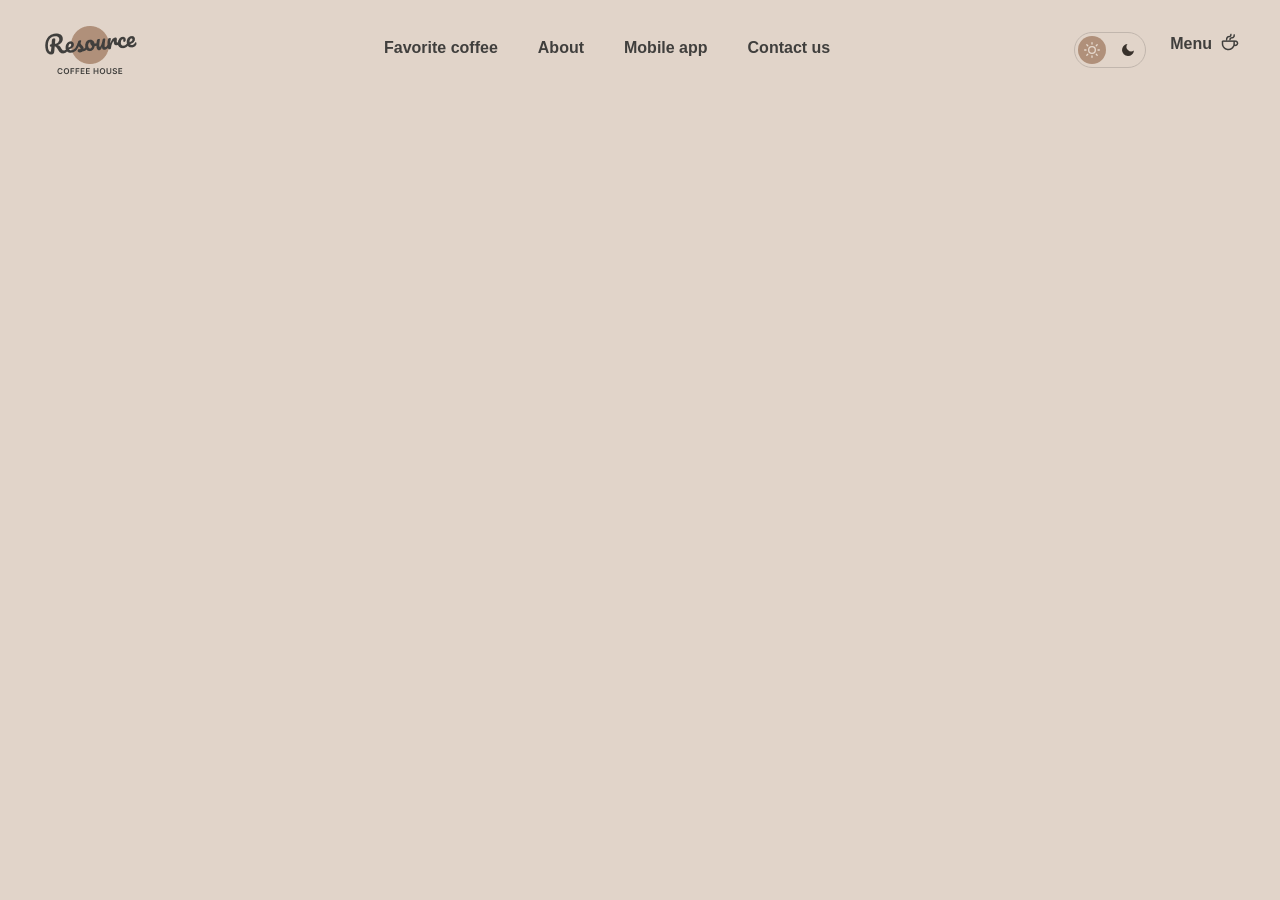
==== menu.html @ d5841bdc "feat: add Coffee House landing page (index.html, style.css)" ====
<!DOCTYPE html>
<html lang="en">
<head>
    <meta charset="UTF-8">
    <meta name="viewport" content="width=device-width, initial-scale=1.0">
    <title>Document</title>
    <link rel="stylesheet" href="style.css">
</head>
<body>
    <header class="header">
    <div class="header__container container">
        <a href="index.html" class="header__logo"><img src="img/logo.png" alt=""></a>
      <nav class="header__nav header-nav">
        <ul class="header-nav__list">
          <li class="header-nav__item"><a href="#favorite-coffee" class="header-nav__link">Favorite coffee</a></li>
          <li class="header-nav__item"><a href="#about-us" class="header-nav__link">About</a></li>
          <li class="header-nav__item"><a href="#mobile-app" class="header-nav__link">Mobile app</a></li>
          <li class="header-nav__item"><a href="#contacts" class="header-nav__link">Contact us</a></li>
        </ul>
        <a href="menu.html" class="header-nav__mobile-link"><span>Menu</span>
          <svg xmlns="http://www.w3.org/2000/svg" width="41" height="40" viewBox="0 0 41 40" fill="none">
            <path
              d="M28.8333 18.9333V25C28.8333 30.5228 24.3561 35 18.8332 35H15.4999C9.97707 35 5.49992 30.5228 5.49992 25V18.9333C5.49992 18.602 5.76855 18.3333 6.09992 18.3333H28.2333C28.5646 18.3333 28.8333 18.602 28.8333 18.9333Z"
              stroke="#403F3D" stroke-width="2" stroke-linecap="round" stroke-linejoin="round" />
            <path
              d="M20.4999 15C20.4999 13.3334 21.6904 11.6667 24.0713 11.6667C24.5919 11.6667 25.2136 11.6667 25.8333 11.6667C27.4901 11.6667 28.8333 10.3236 28.8333 8.66671V5.83337"
              stroke="#403F3D" stroke-width="2" stroke-linecap="round" stroke-linejoin="round" />
            <path
              d="M13.8334 15V12.1667C13.8334 10.5098 15.1766 9.16667 16.8334 9.16667H20.1667C21.2713 9.16667 22.1667 8.27124 22.1667 7.16667V5"
              stroke="#403F3D" stroke-width="2" stroke-linecap="round" stroke-linejoin="round" />
            <path
              d="M27.1667 18.3334H31.3334C33.6346 18.3334 35.5001 20.1989 35.5001 22.5C35.5001 24.8012 33.6346 26.6667 31.3334 26.6667H28.8334"
              stroke="#403F3D" stroke-width="2" stroke-linecap="round" stroke-linejoin="round" />
          </svg></a>
      </nav>
        <div class="header__actions">
            <button class="theme-switcher" id="theme-switcher" aria-label="Toggle theme">
                <span class="theme-switcher__icon theme-switcher__icon--sun">
                    <svg width="16" height="16" viewBox="0 0 24 24" fill="none" stroke="currentColor" stroke-width="2" stroke-linecap="round" stroke-linejoin="round">
                        <circle cx="12" cy="12" r="5"></circle>
                        <line x1="12" y1="1" x2="12" y2="3"></line>
                        <line x1="12" y1="21" x2="12" y2="23"></line>
                        <line x1="4.22" y1="4.22" x2="5.64" y2="5.64"></line>
                        <line x1="18.36" y1="18.36" x2="19.78" y2="19.78"></line>
                        <line x1="1" y1="12" x2="3" y2="12"></line>
                        <line x1="21" y1="12" x2="23" y2="12"></line>
                        <line x1="4.22" y1="19.78" x2="5.64" y2="18.36"></line>
                        <line x1="18.36" y1="5.64" x2="19.78" y2="4.22"></line>
                    </svg>
                </span>
                <span class="theme-switcher__icon theme-switcher__icon--moon">
                    <svg width="16" height="16" viewBox="0 0 24 24" fill="currentColor">
                        <path d="M21 12.79A9 9 0 1 1 11.21 3 7 7 0 0 0 21 12.79z"></path>
                    </svg>
                </span>
            </button>
            <a href="menu.html" class="header__menu-link">Menu</a>
        </div>
    </div>
  </header>
</body>
</html>
---- style.css ----
* {
  padding: 0;
  margin: 0;
  box-sizing: border-box;
}

@keyframes slider-controls {
  to {transform: translateX(0%);}
}

:root {
  --c-text-dark: #403F3D;
  --c-text-light: #E1D4C9;
  --c-text-accent: #B0907A;

  --c-bg-body: #E1D4C9;
  --c-bg-container: #665F55;
  --c-bg-backdrop: rgba(64, 63, 61, 0.8);

  --c-border-light: #C1B6AD;
  --c-border-dark: #665F55;

  --toggle-bg: #FFFFFF;
  --toggle-border: #C1B6AD;
  --toggle-sun-bg: #B0907A;
  --toggle-sun-color: #E6D9CE;
  --toggle-moon-bg: transparent;
  --toggle-moon-color: #38312B;
  --toggle-moon-hover-bg: #58504A;
  --toggle-moon-hover-color: #E6D9CE;
}

[data-theme="dark"] {
  --c-text-dark: #E1D4C9;
  --c-text-light: #403F3D;
  --c-text-accent: #B0907A;

  --c-bg-body: #231F1E;
  --c-bg-container: #38312B;
  --c-bg-backdrop: rgba(0, 0, 0, 0.8);

  --c-border-light: #403F3D;
  --c-border-dark: #C1B6AD;

  /* Состояние переключателя в тёмной теме */
  --toggle-sun-bg: transparent;
  --toggle-sun-color: #E1D4C9;
  --toggle-moon-bg: #B0907A;
  --toggle-moon-color: #231F1E;
}

body, 
.header, 
.header-nav, 
.hero__btn, 
.slider-buttons__btn, 
.footer-social__link {
  transition: background-color 0.3s ease, color 0.3s ease, border-color 0.3s ease;
}

html {
  scroll-behavior: smooth;
}

body {
  font-family: 'Inter', sans-serif;
  font-size: 16px;
  font-weight: 400;
  line-height: 150%;
  color: var(--c-text-dark);
  background-color: var(--c-bg-body);
}

.container {
  width: 100%;
  max-width: 1440px;
  padding: 0 40px;
  margin: 0 auto;
}

.header {
  position: absolute;
  top: 0;
  left: 0;
  width: 100%;
  height: 80px;
  overflow: hidden;
  z-index: 100;
  transition-delay: 0.3s;
}

.header__container {
  padding-top: 20px;
  display: flex;
  justify-content: space-between;
  align-items: center;
}

.header__logo {
  position: relative;
  z-index: 10;
}

.header__logo img {
  display: block;
}

.theme-switcher {
  width: 72px;
  height: 36px;
  border-radius: 100px;
  border: 1px solid var(--toggle-border);
  background-color: var(--c-bg-body);
  display: flex;
  align-items: center;
  justify-content: space-between;
  padding: 3px;
  cursor: pointer;
  outline: none;
  transition: border-color 0.3s ease, background-color 0.3s ease;
  margin-left: auto; 
  margin-right: auto;
}

.theme-switcher__icon {
  width: 28px;
  height: 28px;
  border-radius: 50%;
  display: flex;
  align-items: center;
  justify-content: center;
  transition: background-color 0.3s ease, color 0.3s ease;
}

.theme-switcher__icon--sun {
  background-color: var(--toggle-sun-bg);
  color: var(--toggle-sun-color);
}

.theme-switcher__icon--moon {
  background-color: var(--toggle-moon-bg);
  color: var(--toggle-moon-color);
}

@media (hover: hover) {
  .theme-switcher:hover .theme-switcher__icon--moon {
    background-color: var(--toggle-moon-hover-bg);
    color: var(--toggle-moon-hover-color);
  }
}

@media screen and (max-width: 768px) {
  .theme-switcher {
    margin-right: 12px;
  }
}

.header-nav__mobile-link {
  display: none;
}

.header__menu-link {
  padding-right: 28px;
}

.header__menu-link::after {
  content: "";
  display: inline-block;
  position: absolute;
  width: 20px;
  height: 20px;
  top: 0;
  right: 0;
  background-image: url(img/coffee-cup.png);
}

.header__menu-link, .header-nav__link {
  text-decoration: none;
  color: inherit;
  font-weight: 600;
  display: inline-block;
  padding-bottom: 4px;
  position: relative;
}

.header__menu-link::before, .header-nav__link::before {
  content: "";
  display: block;
  position: absolute;
  width: 100%;
  height: 2px;
  bottom: 0;
  left: 0;
  background-color: var(--c-text-dark);
  transform: scaleX(0);
  opacity: 0;
  transition: transform 0.3s ease-out, opacity 0.3s ease-out;
}

.header__actions{
    display: flex;
    flex-direction: row;
    gap: 24px;
}
.header-nav__list {
  list-style: none;
  display: flex;
  gap: 40px;
}

.hero {
  margin-top: 100px;
}

.hero__container {
  padding: 100px;
  border-radius: 40px;
  background-image: url(img/img-hero.jpg);
  background-position: center;
  background-size: cover;
  background-repeat: no-repeat;
  position: relative;
  overflow: hidden;
}

.hero__video {
  position: absolute;
  top: 0;
  left: 0;
  width: 100%;
  height: 100%;
  object-fit: cover;
}

.hero__title {
  max-width: 530px;
  font-size: 72px;
  font-weight: 600;
  line-height: 105%;
  color: var(--c-text-light);
  margin-bottom: 40px;
  position: relative;
  z-index: 10;
}

.hero__title span {
  font-style: italic;
  color: var(--c-text-accent);
}

.hero__descr {
  max-width: 530px;
  color: var(--c-text-light);
  margin-bottom: 40px;
  position: relative;
  z-index: 10;
}

.hero__btn {
  text-decoration: none;
  color: inherit;
  font-weight: 600;
  display: inline-block;
  padding: 20px 78px;
  background-color: var(--c-bg-body);
  border-radius: 100px;
  position: relative;
  z-index: 10;
}

.hero__btn span {
  position: relative;
  right: 0;
  transition: right 0.3s ease-out;
}

.hero__btn span::after {
  content: "";
  display: inline-block;
  position: absolute;
  width: 20px;
  height: 20px;
  top: 0;
  right: -28px;
  background-image: url(img/coffee-cup.png);
  opacity: 0;
 transition: opacity 0.3s ease-out;
}

.favorite {
  margin-top: 100px;
}

.favorite__title {
  font-size: 60px;
  font-weight: 600;
  line-height: 125%;
  text-align: center;
  margin-bottom: 40px;
}

.favorite__title span {
  font-style: italic;
  color: var(--c-text-accent);
  margin-bottom: 40px;
}

.slider {
  position: relative;
  overflow: hidden;
}

.slider__items {
  display: flex;
  align-items: center;
  transition: transform 0.4s ease-out;;
}

.slider-card {
  flex-shrink: 0;
  width: 100%;
  display: flex;
  flex-direction: column;
  align-items: center;
  padding: 0 100px;
}

.slider-card__img {
  display: block;
  max-width: 480px;
  width: 100%;
  margin-bottom: 20px;
}

.slider-card__name {
  font-size: 24px;
  font-weight: 600px;
  line-height: 125%;
  text-align: center;
  margin-bottom: 16px;
  max-width: 480px;
}

.slider-card__descr {
  text-align: center;
  max-width: 480px;
  margin-bottom: 16px;
}

.slider-card__price {
  text-align: center;
  max-width: 480px;
  font-size: 24px;
  font-weight: 600;
  line-height: 125%;
}

.slider-buttons__btn {
  position: absolute;
  z-index: 10;
  top: 50%;
  transform: translateY(-85%);
  display: flex;
  align-items: center;
  justify-content: center;
  width: 60px;
  height: 60px;
  border-radius: 100%;
  border: 1px solid var(--c-border-dark);
  cursor: pointer;
  transition: background-color 0.3s ease-out;
}

.slider-buttons__btn svg {
  stroke: var(--c-text-dark);
  transition: stroke 0.3s ease-out;
}

.slider-buttons__btn--left {
  left: 4px;
}

.slider-buttons__btn--right {
  right: 4px;
}

.slider-pagination {
  margin-top: 40px;
  display: flex;
  align-items: center;
  justify-content: center;
  gap: 12px;
}

.slider-pagination__control {
  width: 40px;
  height: 4px;
  border-radius: 100px;
  background-color: var(--c-border-light);
  position: relative;
  overflow: hidden;
}

.slider-pagination__control::before {
  content: "";
  display: block;
  position: absolute;
  top: 0;
  left: 0;
  width: 100%;
  height: 100%;
  background-color: var(--c-border-dark);
  border-radius: 100px;
  transform: translateX(-100%);
}

.slider-pagination__control.active::before {
  /* transform: translateX(0%);
  transition: transform 5s ease-out; */
  animation: 5s ease-out 0s slider-controls;
}

.slider-pagination__control.active.paused::before {
  animation-play-state: paused;
}

.about {
  margin-top: 100px;
}

.about__title {
  font-size: 60px;
  font-weight: 600;
  line-height: 125%;
}

.about__title span {
  font-style: italic;
  color: var(--c-text-accent);
}

.about-gallery {
  margin-top: 40px;
  display: grid;
  grid-template-columns: repeat(2, 1fr);
  grid-template-rows: repeat(7, 1fr);
  gap: 40px;
}

.about-gallery__item {
  position: relative;
  border-radius: 20px;
  overflow: hidden;
}

.about-gallery__item img {
  display: block;
  width: 100%;
  object-fit: cover;
  position: absolute;
  width: 100%;
  height: 100%;
  top: 0;
  left: 0;
  transform: scale(1.1);
  transition: transform 0.3s ease-out;
}

.about-gallery__item--1 {
  grid-column: 1;
  grid-row: 1 / span 4;
  aspect-ratio: 4 / 3.58;
}

.about-gallery__item--2 {
  grid-column: 2;
  grid-row: 1 / span 3;
}

.about-gallery__item--3 {
  grid-column: 1;
  grid-row: 5 / span 3;
}

.about-gallery__item--4 {
  grid-column: 2;
  grid-row: 4 / span 4;
}

.app {
  margin-top: 100px;
}

.app__container {
  display: grid;
  grid-template-columns: repeat(2, 1fr);
  column-gap: 100px;
  align-items: center;
}

.app__img {
  display: block;
  width: 100%;
  max-width: 630px;
}

.app-content {
  display: flex;
  flex-direction: column;
  gap: 40px;
}

.app-content__title {
  font-size: 60px;
  font-weight: 600;
  line-height: 125%;
}

.app-content__title span {
  font-style: italic;
  color: var(--c-text-accent);
}

.app-content__btns {
  display: flex;
  align-items: center;
  gap: 20px;
}

.app-content__btn {
  text-decoration: none;
  color: inherit;
  display: block;
  padding: 12px 20px;
  border-radius: 100px;
  border: 1px solid var(--c-bg-container);
  display: flex;
  gap: 8px;
  width: 200px;
  transition: background-color 0.3s ease-out;
}

.app-content__btn svg path {
  fill: var(--c-text-dark);
  transition: fill 0.3s ease-out;
}

.app-content__btn-text {
  display: flex;
  flex-direction: column;
  transition: color 0.3s ease-out;
}

.app-content__btn-text-top {
  font-size: 10px;
  font-weight: 600;
  line-height: 140%;
}

.app-content__btn-text-bot {
  font-size: 16px;
  font-weight: 600;
  line-height: 150%;
}

.footer {
  margin-top: 100px;
  padding-bottom: 40px;
}

.footer__container {
  padding: 100px;
  border-radius: 40px;
  background-color: var(--c-bg-container);
  color: var(--c-text-light);
  display: grid;
  grid-template-columns: repeat(2, 1fr);
  column-gap: 100px;
  align-items: center;
}

.footer__app-content {
  display: flex;
  flex-direction: column;
  gap: 40px;
}

.footer__title {
  font-size: 60px;
  font-weight: 600;
  line-height: 125%;
}

.footer__title span {
  font-style: italic;
  color: var(--c-text-accent);
}

.footer-social {
  display: flex;
  gap: 12px;
}

.footer-social__link {
  text-decoration: none;
  color: inherit;
  display: block;
  width: 60px;
  height: 60px;
  border-radius: 100%;
  border: 1px solid var(--c-border-light);
  display: flex;
  align-items: center;
  justify-content: center;
  transition: background-color 0.3s ease-out, border 0.3s ease-out;
}

.footer-social__link svg path {
  stroke: var(--c-text-light);
  transition: stroke 0.3s ease-out;
}

.footer-contacts {
  display: flex;
  flex-direction: column;
  gap: 40px;
}

.footer-contacts__title {
  font-size: 24px;
  font-weight: 600;
  line-height: 125%;
}

.footer-contacts__list {
  list-style: none;
  display: flex;
  flex-direction: column;
  gap: 16px;
}

.footer-contacts__item {
  display: inline-block;
  align-self: flex-start;
  font-weight: 600;
}

.footer-contacts__item--time {
  display: flex;
  gap: 8px;
  padding-bottom: 4px;
}

.footer-contacts__link {
  text-decoration: none;
  color: inherit;
  display: flex;
  gap: 8px;
  padding-bottom: 4px;
  position: relative;
}

.footer-contacts__link::before {
  content: "";
  display: block;
  position: absolute;
  width: 100%;
  height: 2px;
  bottom: 0;
  left: 0;
  background-color: var(--c-text-light);
  transform: scaleX(0);
  opacity: 0;
  transition: transform 0.3s ease-out, opacity 0.3s ease-out;
}

@media (hover: hover) {
  .header__menu-link:hover::before, .header-nav__link:hover::before {
    transform: scaleX(1);
    opacity: 1;
    transition: transform 0.3s ease-out, opacity 0.3s ease-out;
  }

  .hero__btn:hover span {
    right: 14px;
    transition: right 0.3s ease-out;
  }

  .hero__btn:hover span::after {
    opacity: 1;
    transition: opacity 0.3s ease-out;
  }

  .slider-buttons__btn:hover {
    background-color: var(--c-border-dark);
    transition: background-color 0.3s ease-out;
  }

  .slider-buttons__btn:hover svg {
    stroke: var(--c-text-light);
    transition: stroke 0.3s ease-out;
  }

  .about-gallery__item:hover img {
    transform: scale(1);
    transition: transform 0.3s ease-out;
  }

  .app-content__btn:hover {
    background-color: var(--c-bg-container);
    transition: background-color 0.3s ease-out;
  }

  .app-content__btn:hover svg path {
    fill: var(--c-text-light);
    transition: fill 0.3s ease-out;
  }

  .app-content__btn:hover .app-content__btn-text {
    color: var(--c-text-light);
    transition: color 0.3s ease-out;
  }

  .footer-social__link:hover {
    border: none;
    background-color: var(--c-bg-body);
    transition: background-color 0.3s ease-out, border 0.3s ease-out;
  }

  .footer-social__link:hover svg path {
    stroke: var(--c-text-dark);
    transition: stroke 0.3s ease-out;
  }

  .footer-contacts__link:hover::before {
    transform: scaleX(1);
    opacity: 1;
    transition: transform 0.3s ease-out, opacity 0.3s ease-out;
  }

}

@media screen and (max-width: 768px) {
  .header__menu-link {
    display: none;
  }

  .header-nav {
    position: absolute;
    width: 100%;
    height: 100%;
    top: 0;
    left: 0;
    background-color: var(--c-bg-body);
    font-size: 32px;
    line-height: 125%;
    padding: 160px 40px 60px;
    overflow: auto;
    visibility: hidden;
    transform: translateX(100%);
    transition: transform 0.3s ease-out, visibility 0.3s ease-out;
  }

  .header-nav__list {
    flex-direction: column;
    align-items: center;
    gap: 60px;
  }

  .header-nav__link {
    padding-bottom: 0;
  }

  .header-nav__mobile-link {
    display: flex;
    align-items: center;
    justify-content: center;
    gap: 16px;
    text-decoration: none;
    color: inherit;
    font-weight: 600;
    margin-top: 100px;
  }

  .hero__container {
    padding: 100px 60px;
  }

  .hero__btn span {
    right: 14px;
  }

  .hero__btn span::after {
    opacity: 1;
  }

  .slider-buttons__btn--left {
    left: 0;
  }
  
  .slider-buttons__btn--right {
    right: 0;
  }

  .about-gallery__item--2, .about-gallery__item--3 {
    display: none;
  }

  .about-gallery {
    grid-template-columns: 1fr;
    grid-template-rows: repeat(2, 1fr);
  }
  
  .about-gallery__item {
    position: relative;
    border-radius: 20px;
    overflow: hidden;
  }
  
  .about-gallery__item img {
    transform: scale(1.05);
  }
  
  .about-gallery__item--1 {
    grid-column: auto;
    grid-row: auto;
    aspect-ratio: auto;
    height: 590px;
  }
  
  .about-gallery__item--4 {
    grid-column: auto;
    grid-row: auto;
  }

  .app__container {
    grid-template-columns: 1fr;
    row-gap: 100px;
    justify-items: center;
  }

  .footer__container {
    padding: 100px 60px;
    grid-template-columns: 1fr;
    row-gap: 100px;
  }

}

@media screen and (max-width: 590px) {
  .container {
    padding-left: 16px;
    padding-right: 16px;
  }

  .hero__container {
    padding: 60px 16px;
  }

  .hero__title {
    font-size: 42px;
    line-height: 115%;
  }

  .favorite__title {
    font-size: 32px;
  }

  .slider-card {
    padding: 0;
  }

  .slider__btns {
    display: none;
  }

  .about__title {
    font-size: 32px;
  }

  .about-gallery__item img {
    transform: scale(1.24);
  }

  .app__container {
    row-gap: 40px;
  }

  .app-content__title {
    font-size: 32px;
  }

  .app-content__btns {
    flex-direction: column;
    align-items: flex-start;
  }

  .footer__container {
    padding: 60px 16px;
    row-gap: 40px;
  }

  .footer__title {
    font-size: 32px;
  }

}
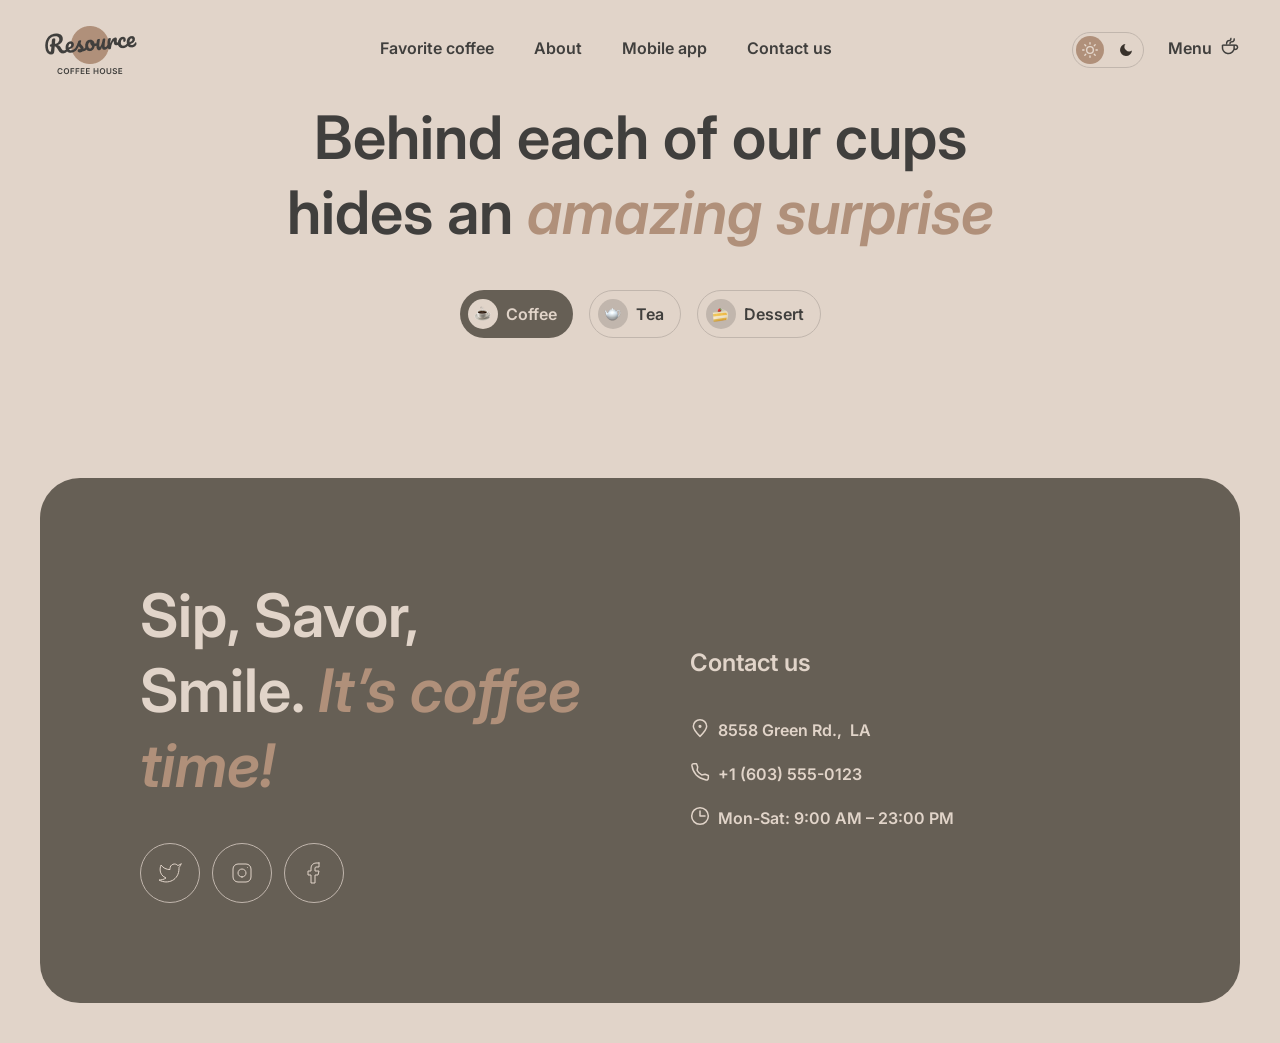
==== commit dffb8c01: "feat: implement responsive landing and catalog pages with theme switching" ====
--- a/menu.html
+++ b/menu.html
@@ -1,62 +1,177 @@
 <!DOCTYPE html>
 <html lang="en">
+
 <head>
-    <meta charset="UTF-8">
-    <meta name="viewport" content="width=device-width, initial-scale=1.0">
-    <title>Document</title>
-    <link rel="stylesheet" href="style.css">
+  <meta charset="UTF-8">
+  <meta name="viewport" content="width=device-width, initial-scale=1.0">
+  <title>Coffee House — Menu</title>
+  <link rel="icon" href="/favicon.ico" type="image/x-icon">
+  <link rel="preconnect" href="https://fonts.googleapis.com">
+  <link rel="preconnect" href="https://fonts.gstatic.com" crossorigin>
+  <link href="https://fonts.googleapis.com/css2?family=Inter:wght@400;600&display=swap" rel="stylesheet">
+  <link rel="stylesheet" href="style.css">
+  <script>
+    (function () {
+      var savedTheme = localStorage.getItem('theme');
+      if (savedTheme === 'dark') {
+        document.documentElement.setAttribute('data-theme', 'dark');
+      }
+    })();
+  </script>
 </head>
+
 <body>
-    <header class="header">
+  <header class="header">
     <div class="header__container container">
-        <a href="index.html" class="header__logo"><img src="img/logo.png" alt=""></a>
-      <nav class="header__nav header-nav">
+      <a href="index.html" class="header__logo">
+        <img src="img/logo.png" alt="" class="header__logo-img header__logo-img--light">
+        <img src="img/logo-dark.png" alt="" class="header__logo-img header__logo-img--dark">
+      </a>
+      <nav class="header__nav header-nav" id="header-nav">
         <ul class="header-nav__list">
-          <li class="header-nav__item"><a href="#favorite-coffee" class="header-nav__link">Favorite coffee</a></li>
-          <li class="header-nav__item"><a href="#about-us" class="header-nav__link">About</a></li>
-          <li class="header-nav__item"><a href="#mobile-app" class="header-nav__link">Mobile app</a></li>
-          <li class="header-nav__item"><a href="#contacts" class="header-nav__link">Contact us</a></li>
+          <li class="header-nav__item"><a href="index.html#favorite-coffee" class="header-nav__link">Favorite coffee</a></li>
+          <li class="header-nav__item"><a href="index.html#about-us" class="header-nav__link">About</a></li>
+          <li class="header-nav__item"><a href="index.html#mobile-app" class="header-nav__link">Mobile app</a></li>
+          <li class="header-nav__item"><a href="index.html#contacts" class="header-nav__link">Contact us</a></li>
         </ul>
         <a href="menu.html" class="header-nav__mobile-link"><span>Menu</span>
           <svg xmlns="http://www.w3.org/2000/svg" width="41" height="40" viewBox="0 0 41 40" fill="none">
             <path
               d="M28.8333 18.9333V25C28.8333 30.5228 24.3561 35 18.8332 35H15.4999C9.97707 35 5.49992 30.5228 5.49992 25V18.9333C5.49992 18.602 5.76855 18.3333 6.09992 18.3333H28.2333C28.5646 18.3333 28.8333 18.602 28.8333 18.9333Z"
-              stroke="#403F3D" stroke-width="2" stroke-linecap="round" stroke-linejoin="round" />
+              stroke="currentColor" stroke-width="2" stroke-linecap="round" stroke-linejoin="round" />
             <path
               d="M20.4999 15C20.4999 13.3334 21.6904 11.6667 24.0713 11.6667C24.5919 11.6667 25.2136 11.6667 25.8333 11.6667C27.4901 11.6667 28.8333 10.3236 28.8333 8.66671V5.83337"
-              stroke="#403F3D" stroke-width="2" stroke-linecap="round" stroke-linejoin="round" />
+              stroke="currentColor" stroke-width="2" stroke-linecap="round" stroke-linejoin="round" />
             <path
               d="M13.8334 15V12.1667C13.8334 10.5098 15.1766 9.16667 16.8334 9.16667H20.1667C21.2713 9.16667 22.1667 8.27124 22.1667 7.16667V5"
-              stroke="#403F3D" stroke-width="2" stroke-linecap="round" stroke-linejoin="round" />
+              stroke="currentColor" stroke-width="2" stroke-linecap="round" stroke-linejoin="round" />
             <path
               d="M27.1667 18.3334H31.3334C33.6346 18.3334 35.5001 20.1989 35.5001 22.5C35.5001 24.8012 33.6346 26.6667 31.3334 26.6667H28.8334"
-              stroke="#403F3D" stroke-width="2" stroke-linecap="round" stroke-linejoin="round" />
+              stroke="currentColor" stroke-width="2" stroke-linecap="round" stroke-linejoin="round" />
           </svg></a>
       </nav>
-        <div class="header__actions">
-            <button class="theme-switcher" id="theme-switcher" aria-label="Toggle theme">
-                <span class="theme-switcher__icon theme-switcher__icon--sun">
-                    <svg width="16" height="16" viewBox="0 0 24 24" fill="none" stroke="currentColor" stroke-width="2" stroke-linecap="round" stroke-linejoin="round">
-                        <circle cx="12" cy="12" r="5"></circle>
-                        <line x1="12" y1="1" x2="12" y2="3"></line>
-                        <line x1="12" y1="21" x2="12" y2="23"></line>
-                        <line x1="4.22" y1="4.22" x2="5.64" y2="5.64"></line>
-                        <line x1="18.36" y1="18.36" x2="19.78" y2="19.78"></line>
-                        <line x1="1" y1="12" x2="3" y2="12"></line>
-                        <line x1="21" y1="12" x2="23" y2="12"></line>
-                        <line x1="4.22" y1="19.78" x2="5.64" y2="18.36"></line>
-                        <line x1="18.36" y1="5.64" x2="19.78" y2="4.22"></line>
-                    </svg>
-                </span>
-                <span class="theme-switcher__icon theme-switcher__icon--moon">
-                    <svg width="16" height="16" viewBox="0 0 24 24" fill="currentColor">
-                        <path d="M21 12.79A9 9 0 1 1 11.21 3 7 7 0 0 0 21 12.79z"></path>
-                    </svg>
-                </span>
-            </button>
-            <a href="menu.html" class="header__menu-link">Menu</a>
-        </div>
+      <div class="header__actions">
+        <button class="theme-switcher" id="theme-switcher" aria-label="Toggle theme">
+          <span class="theme-switcher__icon theme-switcher__icon--sun">
+            <svg width="16" height="16" viewBox="0 0 24 24" fill="none" stroke="currentColor" stroke-width="2" stroke-linecap="round" stroke-linejoin="round">
+              <circle cx="12" cy="12" r="5"></circle>
+              <line x1="12" y1="1" x2="12" y2="3"></line>
+              <line x1="12" y1="21" x2="12" y2="23"></line>
+              <line x1="4.22" y1="4.22" x2="5.64" y2="5.64"></line>
+              <line x1="18.36" y1="18.36" x2="19.78" y2="19.78"></line>
+              <line x1="1" y1="12" x2="3" y2="12"></line>
+              <line x1="21" y1="12" x2="23" y2="12"></line>
+              <line x1="4.22" y1="19.78" x2="5.64" y2="18.36"></line>
+              <line x1="18.36" y1="5.64" x2="19.78" y2="4.22"></line>
+            </svg>
+          </span>
+          <span class="theme-switcher__icon theme-switcher__icon--moon">
+            <svg width="16" height="16" viewBox="0 0 24 24" fill="currentColor">
+              <path d="M21 12.79A9 9 0 1 1 11.21 3 7 7 0 0 0 21 12.79z"></path>
+            </svg>
+          </span>
+        </button>
+        <a href="menu.html" class="header__menu-link">Menu</a>
+        <button class="header__burger" id="burger" type="button" aria-label="Open menu" aria-expanded="false" aria-controls="header-nav"></button>
+      </div>
     </div>
   </header>
+
+  <section class="menu" id="menu">
+    <div class="menu__container container">
+      <h1 class="menu__title">Behind each of our cups hides an <span>amazing surprise</span></h1>
+
+      <div class="menu__tabs tabs">
+        <div data-tab-id="coffee" class="tabs__item active"><span class="tabs__icon"><img src="img/menu/icon-coffee.png" alt="coffee icon"></span><span class="tabs__name">Coffee</span></div>
+        <div data-tab-id="tea" class="tabs__item"><span class="tabs__icon"><img src="img/menu/icon-tea.png" alt="tea icon"></span><span class="tabs__name">Tea</span></div>
+        <div data-tab-id="dessert" class="tabs__item"><span class="tabs__icon"><img src="img/menu/icon-desert.png" alt="desert icon"></span><span class="tabs__name">Dessert</span></div>
+      </div>
+
+      <div class="menu__cards cards" id="menu-cards"></div>
+
+      <button class="menu__show-more-btn" type="button" id="menu-show-more" hidden>Show more</button>
+    </div>
+  </section>
+
+  <footer class="footer" id="contacts">
+    <div class="container">
+      <div class="footer__container">
+        <div class="footer__app-content">
+          <h2 class="footer__title">Sip, Savor, Smile. <span>It&#8217;s coffee time!</span></h2>
+          <div class="footer__footer-social footer-social">
+            <a href="https://twitter.com/" target="_blank" class="footer-social__link">
+              <svg xmlns="http://www.w3.org/2000/svg" width="24" height="24" viewBox="0 0 24 24" fill="none">
+                <path
+                  d="M23 3.01006C23 3.01006 20.9821 4.20217 19.86 4.54006C19.2577 3.84757 18.4573 3.35675 17.567 3.13398C16.6767 2.91122 15.7395 2.96725 14.8821 3.29451C14.0247 3.62177 13.2884 4.20446 12.773 4.96377C12.2575 5.72309 11.9877 6.62239 12 7.54006V8.54006C10.2426 8.58562 8.50127 8.19587 6.93101 7.4055C5.36074 6.61513 4.01032 5.44869 3 4.01006C3 4.01006 -1 13.0101 8 17.0101C5.94053 18.408 3.48716 19.109 1 19.0101C10 24.0101 21 19.0101 21 7.51006C20.9991 7.23151 20.9723 6.95365 20.92 6.68006C21.9406 5.67355 23 3.01006 23 3.01006Z"
+                  stroke-linecap="round" stroke-linejoin="round" />
+              </svg>
+            </a>
+            <a href="https://instagram.com/" target="_blank" class="footer-social__link">
+              <svg xmlns="http://www.w3.org/2000/svg" width="24" height="24" viewBox="0 0 24 24" fill="none">
+                <path
+                  d="M12 16C14.2091 16 16 14.2091 16 12C16 9.79086 14.2091 8 12 8C9.79086 8 8 9.79086 8 12C8 14.2091 9.79086 16 12 16Z"
+                  stroke="#E1D4C9" stroke-linecap="round" stroke-linejoin="round" />
+                <path
+                  d="M3 16V8C3 5.23858 5.23858 3 8 3H16C18.7614 3 21 5.23858 21 8V16C21 18.7614 18.7614 21 16 21H8C5.23858 21 3 18.7614 3 16Z"
+                  stroke="#E1D4C9" />
+                <path d="M17.5 6.51L17.51 6.49889" stroke-linecap="round" stroke-linejoin="round" />
+              </svg>
+            </a>
+            <a href="https://www.facebook.com/" target="_blank" class="footer-social__link">
+              <svg xmlns="http://www.w3.org/2000/svg" width="24" height="24" viewBox="0 0 24 24" fill="none">
+                <path
+                  d="M17 2H14C12.6739 2 11.4021 2.52678 10.4645 3.46447C9.52678 4.40215 9 5.67392 9 7V10H6V14H9V22H13V14H16L17 10H13V7C13 6.73478 13.1054 6.48043 13.2929 6.29289C13.4804 6.10536 13.7348 6 14 6H17V2Z"
+                  stroke-linecap="round" stroke-linejoin="round" />
+              </svg>
+            </a>
+          </div>
+        </div>
+        <div class="footer__footer-contacts footer-contacts">
+          <h3 class="footer-contacts__title">Contact us</h3>
+          <ul class="footer-contacts__list">
+            <li class="footer-contacts__item"><a href="https://maps.app.goo.gl/qfAVoJa7P9DXa6J29" target="_blank"
+                class="footer-contacts__link footer-contacts__link--map">
+                <svg xmlns="http://www.w3.org/2000/svg" width="20" height="20" viewBox="0 0 20 20" fill="none">
+                  <path
+                    d="M16.6663 8.33329C16.6663 12.0152 9.99967 18.3333 9.99967 18.3333C9.99967 18.3333 3.33301 12.0152 3.33301 8.33329C3.33301 4.65139 6.31778 1.66663 9.99967 1.66663C13.6816 1.66663 16.6663 4.65139 16.6663 8.33329Z"
+                    stroke="#E1D4C9" stroke-width="1.5" />
+                  <path
+                    d="M10.0003 9.16667C10.4606 9.16667 10.8337 8.79357 10.8337 8.33333C10.8337 7.8731 10.4606 7.5 10.0003 7.5C9.54009 7.5 9.16699 7.8731 9.16699 8.33333C9.16699 8.79357 9.54009 9.16667 10.0003 9.16667Z"
+                    fill="#E1D4C9" stroke="#E1D4C9" stroke-width="1.5" stroke-linecap="round" stroke-linejoin="round" />
+                </svg>
+                8558 Green Rd., &nbsp;LA</a></li>
+            <li class="footer-contacts__item"><a href="tel:+16035550123" class="footer-contacts__link footer-contacts__link--tel">
+                <svg xmlns="http://www.w3.org/2000/svg" width="20" height="20" viewBox="0 0 20 20" fill="none">
+                  <path
+                    d="M15.0984 12.2516L11.6665 12.9166C9.34845 11.7531 7.91654 10.4166 7.08321 8.33329L7.72483 4.89154L6.51197 1.66663L3.72946 1.66663C2.60191 1.66663 1.71466 2.59958 1.90108 3.71161C2.29888 6.08454 3.37231 10.0391 6.24987 12.9166C9.27338 15.9401 13.5661 17.3318 16.1378 17.9288C17.299 18.1983 18.3332 17.2908 18.3332 16.0988L18.3332 13.4843L15.0984 12.2516Z"
+                    stroke="#E1D4C9" stroke-width="1.5" stroke-linecap="round" stroke-linejoin="round" />
+                </svg>
+                +1 (603) 555-0123</a></li>
+            <li class="footer-contacts__item footer-contacts__item--time">
+              <svg xmlns="http://www.w3.org/2000/svg" width="20" height="20" viewBox="0 0 20 20" fill="none">
+                <g clip-path="url(#clip0_217_1736)">
+                  <path d="M10 5L10 10L15 10" stroke="#E1D4C9" stroke-width="1.5" stroke-linecap="round"
+                    stroke-linejoin="round" />
+                  <path
+                    d="M10.0003 18.3333C14.6027 18.3333 18.3337 14.6023 18.3337 9.99996C18.3337 5.39759 14.6027 1.66663 10.0003 1.66663C5.39795 1.66663 1.66699 5.39759 1.66699 9.99996C1.66699 14.6023 5.39795 18.3333 10.0003 18.3333Z"
+                    stroke="#E1D4C9" stroke-width="1.5" stroke-linecap="round" stroke-linejoin="round" />
+                </g>
+                <defs>
+                  <clipPath id="clip0_217_1736">
+                    <rect width="20" height="20" fill="white" />
+                  </clipPath>
+                </defs>
+              </svg>
+              Mon-Sat: 9:00 AM – 23:00 PM
+            </li>
+          </ul>
+        </div>
+      </div>
+    </div>
+  </footer>
+  <script src="theme.js"></script>
+  <script src="burger.js"></script>
+  <script src="products.js"></script>
+  <script src="menu.js"></script>
 </body>
 </html>
--- a/style.css
+++ b/style.css
@@ -26,20 +26,20 @@
   --toggle-sun-color: #E6D9CE;
   --toggle-moon-bg: transparent;
   --toggle-moon-color: #38312B;
-  --toggle-moon-hover-bg: #58504A;
-  --toggle-moon-hover-color: #E6D9CE;
+  --toggle-moon-hover-bg: #665F55;
+  --toggle-moon-hover-color: #E1D4C9;
 }
 
 [data-theme="dark"] {
   --c-text-dark: #E1D4C9;
-  --c-text-light: #403F3D;
+  --c-text-light: #E1D4C9;
   --c-text-accent: #B0907A;
 
-  --c-bg-body: #231F1E;
-  --c-bg-container: #38312B;
-  --c-bg-backdrop: rgba(0, 0, 0, 0.8);
+  --c-bg-body:#292826;
+  --c-bg-container: #403F3D;
+  --c-bg-backdrop: #292826e2;
 
-  --c-border-light: #403F3D;
+  --c-border-light: #665F55;
   --c-border-dark: #C1B6AD;
 
   /* Состояние переключателя в тёмной теме */
@@ -47,6 +47,10 @@
   --toggle-sun-color: #E1D4C9;
   --toggle-moon-bg: #B0907A;
   --toggle-moon-color: #231F1E;
+  --toggle-sun-hover-bg: #403F3D;
+  --toggle-sun-hover-color: #E1D4C9;
+  --toggle-moon-hover-bg: #B0907A;
+  --toggle-moon-hover-color: #231F1E;
 }
 
 body, 
@@ -57,11 +61,11 @@
 .footer-social__link {
   transition: background-color 0.3s ease, color 0.3s ease, border-color 0.3s ease;
 }
-
+ 
 html {
   scroll-behavior: smooth;
 }
-
+ 
 body {
   font-family: 'Inter', sans-serif;
   font-size: 16px;
@@ -70,14 +74,19 @@
   color: var(--c-text-dark);
   background-color: var(--c-bg-body);
 }
-
+ 
+body.menu-open,
+body.modal-open {
+  overflow: hidden;
+}
+ 
 .container {
   width: 100%;
   max-width: 1440px;
   padding: 0 40px;
   margin: 0 auto;
 }
-
+ 
 .header {
   position: absolute;
   top: 0;
@@ -86,25 +95,43 @@
   height: 80px;
   overflow: hidden;
   z-index: 100;
-  transition-delay: 0.3s;
-}
-
+  transition: height 0s linear 0.3s;
+}
+ 
+.header.open {
+  height: 100%;
+  transition-delay: 0s;
+}
+ 
 .header__container {
   padding-top: 20px;
   display: flex;
+  flex-wrap: nowrap;
   justify-content: space-between;
   align-items: center;
 }
-
+ 
 .header__logo {
   position: relative;
   z-index: 10;
 }
-
+ 
 .header__logo img {
   display: block;
 }
-
+ 
+.header__logo .header__logo-img--dark {
+  display: none;
+}
+ 
+[data-theme="dark"] .header__logo .header__logo-img--light {
+  display: none;
+}
+ 
+[data-theme="dark"] .header__logo .header__logo-img--dark {
+  display: block;
+}
+ 
 .theme-switcher {
   width: 72px;
   height: 36px;
@@ -121,7 +148,7 @@
   margin-left: auto; 
   margin-right: auto;
 }
-
+ 
 .theme-switcher__icon {
   width: 28px;
   height: 28px;
@@ -131,38 +158,37 @@
   justify-content: center;
   transition: background-color 0.3s ease, color 0.3s ease;
 }
-
+ 
 .theme-switcher__icon--sun {
   background-color: var(--toggle-sun-bg);
   color: var(--toggle-sun-color);
 }
-
+ 
 .theme-switcher__icon--moon {
   background-color: var(--toggle-moon-bg);
   color: var(--toggle-moon-color);
 }
-
+ 
 @media (hover: hover) {
   .theme-switcher:hover .theme-switcher__icon--moon {
     background-color: var(--toggle-moon-hover-bg);
     color: var(--toggle-moon-hover-color);
   }
-}
-
-@media screen and (max-width: 768px) {
-  .theme-switcher {
-    margin-right: 12px;
-  }
-}
-
+ 
+  [data-theme="dark"] .theme-switcher:hover .theme-switcher__icon--sun {
+    background-color: var(--toggle-sun-hover-bg);
+    color: var(--toggle-sun-hover-color);
+  }
+}
+ 
 .header-nav__mobile-link {
   display: none;
 }
-
+ 
 .header__menu-link {
   padding-right: 28px;
 }
-
+ 
 .header__menu-link::after {
   content: "";
   display: inline-block;
@@ -173,7 +199,11 @@
   right: 0;
   background-image: url(img/coffee-cup.png);
 }
-
+ 
+[data-theme="dark"] .header__menu-link::after {
+  background-image: url(img/coffee-cup-dark.png);
+}
+ 
 .header__menu-link, .header-nav__link {
   text-decoration: none;
   color: inherit;
@@ -182,7 +212,7 @@
   padding-bottom: 4px;
   position: relative;
 }
-
+ 
 .header__menu-link::before, .header-nav__link::before {
   content: "";
   display: block;
@@ -196,22 +226,207 @@
   opacity: 0;
   transition: transform 0.3s ease-out, opacity 0.3s ease-out;
 }
-
-.header__actions{
-    display: flex;
-    flex-direction: row;
-    gap: 24px;
+ 
+.header__actions {
+  position: relative;
+  z-index: 10;
+  display: flex;
+  flex-direction: row;
+  align-items: center;
+  gap: 24px;
+}
+ 
+.header__burger {
+  width: 44px;
+  height: 44px;
+  padding: 0;
+  border-radius: 100%;
+  border: 1px solid var(--c-border-dark);
+  background-color: transparent;
+  cursor: pointer;
+  display: none;
+  flex-direction: column;
+  align-items: center;
+  justify-content: center;
+  gap: 8px;
+  transition: gap 0.3s ease-out;
+}
+ 
+.header__burger::before,
+.header__burger::after {
+  content: "";
+  display: block;
+  width: 16px;
+  height: 1px;
+  background-color: var(--c-border-dark);
+  border-radius: 2px;
+  transition: transform 0.3s ease-out;
+}
+ 
+.header__burger.open {
+  gap: 0;
+}
+ 
+.header__burger.open::before {
+  transform: translateY(50%) rotate(-45deg);
+}
+ 
+.header__burger.open::after {
+  transform: translateY(-50%) rotate(45deg);
 }
 .header-nav__list {
   list-style: none;
   display: flex;
   gap: 40px;
 }
-
+ 
+.menu {
+  margin-top: 100px;
+}
+ 
+.menu__container {
+  display: flex;
+  flex-direction: column;
+  align-items: center;
+}
+ 
+.menu__title {
+  font-size: 60px;
+  font-weight: 600;
+  line-height: 125%;
+  text-align: center;
+  max-width: 800px;
+  margin-bottom: 40px;
+}
+ 
+.menu__title span {
+  font-style: italic;
+  color: var(--c-text-accent);
+}
+ 
+.tabs {
+  display: flex;
+  gap: 16px;
+  margin-bottom: 40px;
+}
+ 
+.tabs__item {
+  padding: 8px 16px 8px 8px;
+  border-radius: 100px;
+  border: 1px solid var(--c-border-light);
+  display: flex;
+  align-items: center;
+  gap: 8px;
+  cursor: pointer;
+  transition: background-color 0.3s ease-out, border-color 0.3s ease-out;
+}
+ 
+.tabs__item.active {
+  background-color: var(--c-bg-container);
+  border: none;
+  pointer-events: none;
+}
+ 
+.tabs__icon {
+  display: flex;
+  align-items: center;
+  justify-content: center;
+  width: 30px;
+  height: 30px;
+  border-radius: 100%;
+  background-color: var(--c-border-light);
+  transition: background-color 0.3s ease-out;
+}
+ 
+.tabs__item.active .tabs__icon {
+  background-color: var(--c-bg-body);
+}
+ 
+.tabs__name {
+  font-weight: 600;
+  transition: color 0.3s ease-out;
+}
+ 
+.tabs__item.active .tabs__name {
+  color: var(--c-text-light);
+}
+ 
+.cards {
+  width: 100%;
+  display: grid;
+  grid-template-columns: repeat(4, 1fr);
+  grid-auto-rows: 1fr;
+  gap: 40px;
+}
+ 
+.cards__item {
+  border-radius: 40px;
+  border: 1px solid var(--c-border-light);
+  overflow: hidden;
+  display: flex;
+  flex-direction: column;
+  cursor: pointer;
+}
+ 
+.cards__img {
+  border-radius: 40px;
+  overflow: hidden;
+  aspect-ratio: 1 / 1;
+}
+ 
+.cards__img img {
+  display: block;
+  width: 100%;
+  height: 100%;
+  object-fit: cover;
+  object-position: center;
+  transform: scale(1.1);
+  transition: transform 0.3s ease-out;
+}
+ 
+.cards__descr {
+  padding: 20px;
+  display: flex;
+  flex-direction: column;
+  gap: 12px;
+  flex-grow: 1;
+}
+ 
+.cards__name {
+  font-size: 24px;
+  font-weight: 600;
+  line-height: 125%;
+}
+ 
+.cards__price {
+  font-size: 24px;
+  font-weight: 600;
+  line-height: 125%;
+  margin-top: auto;
+}
+ 
+.menu__show-more-btn[hidden] {
+  display: none;
+}
+ 
+.menu__show-more-btn {
+  display: block;
+  margin: 40px auto 0;
+  padding: 12px 40px;
+  border-radius: 100px;
+  border: 1px solid var(--c-border-dark);
+  background-color: transparent;
+  color: inherit;
+  font: inherit;
+  font-weight: 600;
+  cursor: pointer;
+  transition: background-color 0.3s ease-out, color 0.3s ease-out;
+}
+ 
 .hero {
   margin-top: 100px;
 }
-
+ 
 .hero__container {
   padding: 100px;
   border-radius: 40px;
@@ -222,7 +437,7 @@
   position: relative;
   overflow: hidden;
 }
-
+ 
 .hero__video {
   position: absolute;
   top: 0;
@@ -231,7 +446,7 @@
   height: 100%;
   object-fit: cover;
 }
-
+ 
 .hero__title {
   max-width: 530px;
   font-size: 72px;
@@ -242,12 +457,12 @@
   position: relative;
   z-index: 10;
 }
-
+ 
 .hero__title span {
   font-style: italic;
   color: var(--c-text-accent);
 }
-
+ 
 .hero__descr {
   max-width: 530px;
   color: var(--c-text-light);
@@ -255,7 +470,7 @@
   position: relative;
   z-index: 10;
 }
-
+ 
 .hero__btn {
   text-decoration: none;
   color: inherit;
@@ -267,13 +482,13 @@
   position: relative;
   z-index: 10;
 }
-
+ 
 .hero__btn span {
   position: relative;
   right: 0;
   transition: right 0.3s ease-out;
 }
-
+ 
 .hero__btn span::after {
   content: "";
   display: inline-block;
@@ -286,11 +501,15 @@
   opacity: 0;
  transition: opacity 0.3s ease-out;
 }
-
+ 
+[data-theme="dark"] .hero__btn span::after {
+  background-image: url(img/coffee-cup-dark.png);
+}
+ 
 .favorite {
   margin-top: 100px;
 }
-
+ 
 .favorite__title {
   font-size: 60px;
   font-weight: 600;
@@ -298,24 +517,24 @@
   text-align: center;
   margin-bottom: 40px;
 }
-
+ 
 .favorite__title span {
   font-style: italic;
   color: var(--c-text-accent);
   margin-bottom: 40px;
 }
-
+ 
 .slider {
   position: relative;
   overflow: hidden;
 }
-
+ 
 .slider__items {
   display: flex;
   align-items: center;
   transition: transform 0.4s ease-out;;
 }
-
+ 
 .slider-card {
   flex-shrink: 0;
   width: 100%;
@@ -324,14 +543,14 @@
   align-items: center;
   padding: 0 100px;
 }
-
+ 
 .slider-card__img {
   display: block;
   max-width: 480px;
   width: 100%;
   margin-bottom: 20px;
 }
-
+ 
 .slider-card__name {
   font-size: 24px;
   font-weight: 600px;
@@ -340,13 +559,13 @@
   margin-bottom: 16px;
   max-width: 480px;
 }
-
+ 
 .slider-card__descr {
   text-align: center;
   max-width: 480px;
   margin-bottom: 16px;
 }
-
+ 
 .slider-card__price {
   text-align: center;
   max-width: 480px;
@@ -354,8 +573,10 @@
   font-weight: 600;
   line-height: 125%;
 }
-
+ 
 .slider-buttons__btn {
+  padding: 0;
+  background-color: transparent;
   position: absolute;
   z-index: 10;
   top: 50%;
@@ -370,20 +591,20 @@
   cursor: pointer;
   transition: background-color 0.3s ease-out;
 }
-
+ 
 .slider-buttons__btn svg {
   stroke: var(--c-text-dark);
   transition: stroke 0.3s ease-out;
 }
-
+ 
 .slider-buttons__btn--left {
   left: 4px;
 }
-
+ 
 .slider-buttons__btn--right {
   right: 4px;
 }
-
+ 
 .slider-pagination {
   margin-top: 40px;
   display: flex;
@@ -391,7 +612,7 @@
   justify-content: center;
   gap: 12px;
 }
-
+ 
 .slider-pagination__control {
   width: 40px;
   height: 4px;
@@ -400,7 +621,7 @@
   position: relative;
   overflow: hidden;
 }
-
+ 
 .slider-pagination__control::before {
   content: "";
   display: block;
@@ -413,32 +634,32 @@
   border-radius: 100px;
   transform: translateX(-100%);
 }
-
+ 
 .slider-pagination__control.active::before {
   /* transform: translateX(0%);
   transition: transform 5s ease-out; */
   animation: 5s ease-out 0s slider-controls;
 }
-
+ 
 .slider-pagination__control.active.paused::before {
   animation-play-state: paused;
 }
-
+ 
 .about {
   margin-top: 100px;
 }
-
+ 
 .about__title {
   font-size: 60px;
   font-weight: 600;
   line-height: 125%;
 }
-
+ 
 .about__title span {
   font-style: italic;
   color: var(--c-text-accent);
 }
-
+ 
 .about-gallery {
   margin-top: 40px;
   display: grid;
@@ -446,13 +667,13 @@
   grid-template-rows: repeat(7, 1fr);
   gap: 40px;
 }
-
+ 
 .about-gallery__item {
   position: relative;
   border-radius: 20px;
   overflow: hidden;
 }
-
+ 
 .about-gallery__item img {
   display: block;
   width: 100%;
@@ -465,68 +686,68 @@
   transform: scale(1.1);
   transition: transform 0.3s ease-out;
 }
-
+ 
 .about-gallery__item--1 {
   grid-column: 1;
   grid-row: 1 / span 4;
   aspect-ratio: 4 / 3.58;
 }
-
+ 
 .about-gallery__item--2 {
   grid-column: 2;
   grid-row: 1 / span 3;
 }
-
+ 
 .about-gallery__item--3 {
   grid-column: 1;
   grid-row: 5 / span 3;
 }
-
+ 
 .about-gallery__item--4 {
   grid-column: 2;
   grid-row: 4 / span 4;
 }
-
+ 
 .app {
   margin-top: 100px;
 }
-
+ 
 .app__container {
   display: grid;
   grid-template-columns: repeat(2, 1fr);
   column-gap: 100px;
   align-items: center;
 }
-
+ 
 .app__img {
   display: block;
   width: 100%;
   max-width: 630px;
 }
-
+ 
 .app-content {
   display: flex;
   flex-direction: column;
   gap: 40px;
 }
-
+ 
 .app-content__title {
   font-size: 60px;
   font-weight: 600;
   line-height: 125%;
 }
-
+ 
 .app-content__title span {
   font-style: italic;
   color: var(--c-text-accent);
 }
-
+ 
 .app-content__btns {
   display: flex;
   align-items: center;
   gap: 20px;
 }
-
+ 
 .app-content__btn {
   text-decoration: none;
   color: inherit;
@@ -539,35 +760,203 @@
   width: 200px;
   transition: background-color 0.3s ease-out;
 }
-
+ 
 .app-content__btn svg path {
   fill: var(--c-text-dark);
   transition: fill 0.3s ease-out;
 }
-
+ 
 .app-content__btn-text {
   display: flex;
   flex-direction: column;
   transition: color 0.3s ease-out;
 }
-
+ 
 .app-content__btn-text-top {
   font-size: 10px;
   font-weight: 600;
   line-height: 140%;
 }
-
+ 
 .app-content__btn-text-bot {
   font-size: 16px;
   font-weight: 600;
   line-height: 150%;
 }
-
+ 
+.modal {
+  position: fixed;
+  z-index: 200;
+  top: 0;
+  left: 0;
+  width: 100%;
+  height: 100%;
+}
+ 
+.modal__container {
+  overflow: auto;
+  width: 100%;
+  height: 100%;
+  display: flex;
+  align-items: center;
+  justify-content: center;
+  background-color: var(--c-bg-backdrop);
+  padding: 40px;
+}
+ 
+.modal__card {
+  margin: auto;
+  display: flex;
+  width: 100%;
+  max-width: 800px;
+  border-radius: 40px;
+  border: 1px solid var(--c-border-light);
+  background-color: var(--c-bg-body);
+  color: var(--c-text-dark);
+  padding: 16px;
+}
+ 
+.m-card__img {
+  border-radius: 40px;
+  overflow: hidden;
+  width: 100%;
+  max-width: 310px;
+  flex-shrink: 0;
+}
+ 
+.m-card__img img {
+  display: block;
+  width: 100%;
+  height: 100%;
+  object-fit: cover;
+  object-position: center;
+  transform: scale(1.1);
+}
+ 
+.m-card__info {
+  flex: 1;
+  min-width: 0;
+  padding-left: 20px;
+  display: flex;
+  flex-direction: column;
+  gap: 20px;
+}
+ 
+.m-card__name {
+  margin-bottom: 12px;
+  font-size: 24px;
+  font-weight: 600;
+  line-height: 125%;
+}
+ 
+.m-card__group-title {
+  margin-bottom: 8px;
+}
+ 
+.m-card__options {
+  display: flex;
+  flex-wrap: wrap;
+  gap: 8px;
+}
+ 
+.option {
+  padding: 7px 15px 7px 7px;
+  border-radius: 100px;
+  border: 1px solid var(--c-border-light);
+  background-color: transparent;
+  color: inherit;
+  font: inherit;
+  display: flex;
+  align-items: center;
+  gap: 8px;
+  cursor: pointer;
+  transition: background-color 0.3s ease-out, border-color 0.3s ease-out;
+}
+ 
+.option__icon {
+  width: 30px;
+  height: 30px;
+  border-radius: 100%;
+  background-color: var(--c-border-light);
+  font-weight: 600;
+  display: flex;
+  align-items: center;
+  justify-content: center;
+  transition: background-color 0.3s ease-out;
+}
+ 
+.option__name {
+  font-weight: 600;
+  transition: color 0.3s ease-out;
+}
+ 
+.option.active {
+  background-color: var(--c-bg-container);
+  border-color: transparent;
+}
+ 
+.option.active .option__icon {
+  background-color: var(--c-bg-body);
+}
+ 
+.option.active .option__name {
+  color: var(--c-text-light);
+}
+ 
+.option--size.active {
+  pointer-events: none;
+}
+ 
+.m-card__total {
+  display: flex;
+  justify-content: space-between;
+}
+ 
+.m-card__total-name,
+.m-card__total-price {
+  font-size: 24px;
+  font-weight: 600;
+  line-height: 125%;
+}
+ 
+.m-card__alert {
+  display: flex;
+  gap: 8px;
+  padding: 11px 0 12px;
+  border-top: 1px solid var(--c-border-light);
+}
+ 
+.m-card__alert-icon {
+  width: 16px;
+  height: 16px;
+  flex-shrink: 0;
+}
+ 
+.m-card__alert-text {
+  font-size: 10px;
+  font-weight: 600;
+  line-height: 140%;
+}
+ 
+.m-card__btn {
+  width: 100%;
+  color: inherit;
+  font: inherit;
+  font-weight: 600;
+  padding: 9px 77px;
+  text-align: center;
+  border: 1px solid var(--c-border-dark);
+  border-radius: 100px;
+  background-color: transparent;
+  cursor: pointer;
+  transition: background-color 0.3s ease-out, color 0.3s ease-out;
+}
+ 
 .footer {
   margin-top: 100px;
   padding-bottom: 40px;
 }
-
+ 
 .footer__container {
   padding: 100px;
   border-radius: 40px;
@@ -578,29 +967,29 @@
   column-gap: 100px;
   align-items: center;
 }
-
+ 
 .footer__app-content {
   display: flex;
   flex-direction: column;
   gap: 40px;
 }
-
+ 
 .footer__title {
   font-size: 60px;
   font-weight: 600;
   line-height: 125%;
 }
-
+ 
 .footer__title span {
   font-style: italic;
   color: var(--c-text-accent);
 }
-
+ 
 .footer-social {
   display: flex;
   gap: 12px;
 }
-
+ 
 .footer-social__link {
   text-decoration: none;
   color: inherit;
@@ -614,43 +1003,43 @@
   justify-content: center;
   transition: background-color 0.3s ease-out, border 0.3s ease-out;
 }
-
+ 
 .footer-social__link svg path {
   stroke: var(--c-text-light);
   transition: stroke 0.3s ease-out;
 }
-
+ 
 .footer-contacts {
   display: flex;
   flex-direction: column;
   gap: 40px;
 }
-
+ 
 .footer-contacts__title {
   font-size: 24px;
   font-weight: 600;
   line-height: 125%;
 }
-
+ 
 .footer-contacts__list {
   list-style: none;
   display: flex;
   flex-direction: column;
   gap: 16px;
 }
-
+ 
 .footer-contacts__item {
   display: inline-block;
   align-self: flex-start;
   font-weight: 600;
 }
-
+ 
 .footer-contacts__item--time {
   display: flex;
   gap: 8px;
   padding-bottom: 4px;
 }
-
+ 
 .footer-contacts__link {
   text-decoration: none;
   color: inherit;
@@ -659,7 +1048,7 @@
   padding-bottom: 4px;
   position: relative;
 }
-
+ 
 .footer-contacts__link::before {
   content: "";
   display: block;
@@ -673,78 +1062,137 @@
   opacity: 0;
   transition: transform 0.3s ease-out, opacity 0.3s ease-out;
 }
-
+ 
 @media (hover: hover) {
   .header__menu-link:hover::before, .header-nav__link:hover::before {
     transform: scaleX(1);
     opacity: 1;
     transition: transform 0.3s ease-out, opacity 0.3s ease-out;
   }
-
+ 
   .hero__btn:hover span {
     right: 14px;
     transition: right 0.3s ease-out;
   }
-
+ 
   .hero__btn:hover span::after {
     opacity: 1;
     transition: opacity 0.3s ease-out;
   }
-
+ 
   .slider-buttons__btn:hover {
     background-color: var(--c-border-dark);
     transition: background-color 0.3s ease-out;
   }
-
+ 
   .slider-buttons__btn:hover svg {
     stroke: var(--c-text-light);
     transition: stroke 0.3s ease-out;
   }
-
+ 
   .about-gallery__item:hover img {
     transform: scale(1);
     transition: transform 0.3s ease-out;
   }
-
+ 
   .app-content__btn:hover {
     background-color: var(--c-bg-container);
     transition: background-color 0.3s ease-out;
   }
-
+ 
   .app-content__btn:hover svg path {
     fill: var(--c-text-light);
     transition: fill 0.3s ease-out;
   }
-
+ 
   .app-content__btn:hover .app-content__btn-text {
     color: var(--c-text-light);
     transition: color 0.3s ease-out;
   }
-
+ 
   .footer-social__link:hover {
     border: none;
     background-color: var(--c-bg-body);
     transition: background-color 0.3s ease-out, border 0.3s ease-out;
   }
-
+ 
   .footer-social__link:hover svg path {
     stroke: var(--c-text-dark);
     transition: stroke 0.3s ease-out;
   }
-
+ 
   .footer-contacts__link:hover::before {
     transform: scaleX(1);
     opacity: 1;
     transition: transform 0.3s ease-out, opacity 0.3s ease-out;
   }
-
-}
-
+ 
+  .tabs__item:hover:not(.active) {
+    background-color: var(--c-bg-container);
+    border-color: transparent;
+    transition: background-color 0.3s ease-out, border 0.3s ease-out;
+  }
+ 
+  .tabs__item:hover:not(.active) .tabs__icon {
+    background-color: var(--c-bg-body);
+    transition: background-color 0.3s ease-out;
+  }
+ 
+  .tabs__item:hover:not(.active) .tabs__name {
+    color: var(--c-text-light);
+    transition: color 0.3s ease-out;
+  }
+ 
+  .cards__item:hover .cards__img img {
+    transform: scale(1);
+    transition: transform 0.3s ease-out;
+  }
+ 
+  .option:hover:not(.active) {
+    background-color: var(--c-bg-container);
+    border-color: transparent;
+  }
+ 
+  .option:hover:not(.active) .option__icon {
+    background-color: var(--c-bg-body);
+  }
+ 
+  .option:hover:not(.active) .option__name {
+    color: var(--c-text-light);
+  }
+ 
+  .m-card__btn:hover {
+    background-color: var(--c-bg-container);
+    color: var(--c-text-light);
+  }
+ 
+  .menu__show-more-btn:hover {
+    background-color: var(--c-bg-container);
+    color: var(--c-text-light);
+    transition: background-color 0.3s ease-out, color 0.3s ease-out;
+  }
+ 
+}
+ 
+@media screen and (max-width: 1024px) {
+  .cards {
+    grid-template-columns: repeat(3, 1fr);
+  }
+}
+ 
 @media screen and (max-width: 768px) {
   .header__menu-link {
     display: none;
   }
-
+ 
+  .header__actions {
+    gap: 12px;
+  }
+ 
+  .header__burger {
+    display: flex;
+  }
+ 
   .header-nav {
     position: absolute;
     width: 100%;
@@ -760,17 +1208,22 @@
     transform: translateX(100%);
     transition: transform 0.3s ease-out, visibility 0.3s ease-out;
   }
-
+ 
+  .header-nav.open {
+    visibility: visible;
+    transform: translateX(0);
+  }
+ 
   .header-nav__list {
     flex-direction: column;
     align-items: center;
     gap: 60px;
   }
-
+ 
   .header-nav__link {
     padding-bottom: 0;
   }
-
+ 
   .header-nav__mobile-link {
     display: flex;
     align-items: center;
@@ -781,19 +1234,19 @@
     font-weight: 600;
     margin-top: 100px;
   }
-
+ 
   .hero__container {
     padding: 100px 60px;
   }
-
+ 
   .hero__btn span {
     right: 14px;
   }
-
+ 
   .hero__btn span::after {
     opacity: 1;
   }
-
+ 
   .slider-buttons__btn--left {
     left: 0;
   }
@@ -801,11 +1254,11 @@
   .slider-buttons__btn--right {
     right: 0;
   }
-
+ 
   .about-gallery__item--2, .about-gallery__item--3 {
     display: none;
   }
-
+ 
   .about-gallery {
     grid-template-columns: 1fr;
     grid-template-rows: repeat(2, 1fr);
@@ -832,76 +1285,109 @@
     grid-column: auto;
     grid-row: auto;
   }
-
+ 
   .app__container {
     grid-template-columns: 1fr;
     row-gap: 100px;
     justify-items: center;
   }
-
+ 
   .footer__container {
     padding: 100px 60px;
     grid-template-columns: 1fr;
     row-gap: 100px;
   }
-
-}
-
+ 
+  .cards {
+    grid-template-columns: repeat(2, 1fr);
+    padding: 0 14px;
+  }
+ 
+}
+ 
+@media screen and (max-width: 700px) {
+  .modal__container {
+    padding: 19px;
+  }
+}
+ 
 @media screen and (max-width: 590px) {
   .container {
     padding-left: 16px;
     padding-right: 16px;
   }
-
+ 
   .hero__container {
     padding: 60px 16px;
   }
-
+ 
   .hero__title {
     font-size: 42px;
     line-height: 115%;
   }
-
+ 
   .favorite__title {
     font-size: 32px;
   }
-
+ 
   .slider-card {
     padding: 0;
   }
-
+ 
   .slider__btns {
     display: none;
   }
-
+ 
   .about__title {
     font-size: 32px;
   }
-
+ 
   .about-gallery__item img {
     transform: scale(1.24);
   }
-
+ 
   .app__container {
     row-gap: 40px;
   }
-
+ 
   .app-content__title {
     font-size: 32px;
   }
-
+ 
   .app-content__btns {
     flex-direction: column;
     align-items: flex-start;
   }
-
+ 
   .footer__container {
     padding: 60px 16px;
     row-gap: 40px;
   }
-
+ 
   .footer__title {
     font-size: 32px;
   }
-
+ 
+  .menu__title {
+    font-size: 32px;
+  }
+ 
+  .tabs {
+    gap: 8px;
+    flex-wrap: wrap;
+  }
+ 
+  .cards {
+    grid-template-columns: 1fr;
+    padding: 0 19px;
+  }
+ 
+  .m-card__img {
+    display: none;
+  }
+ 
+  .m-card__info {
+    padding: 0;
+  }
+ 
 }
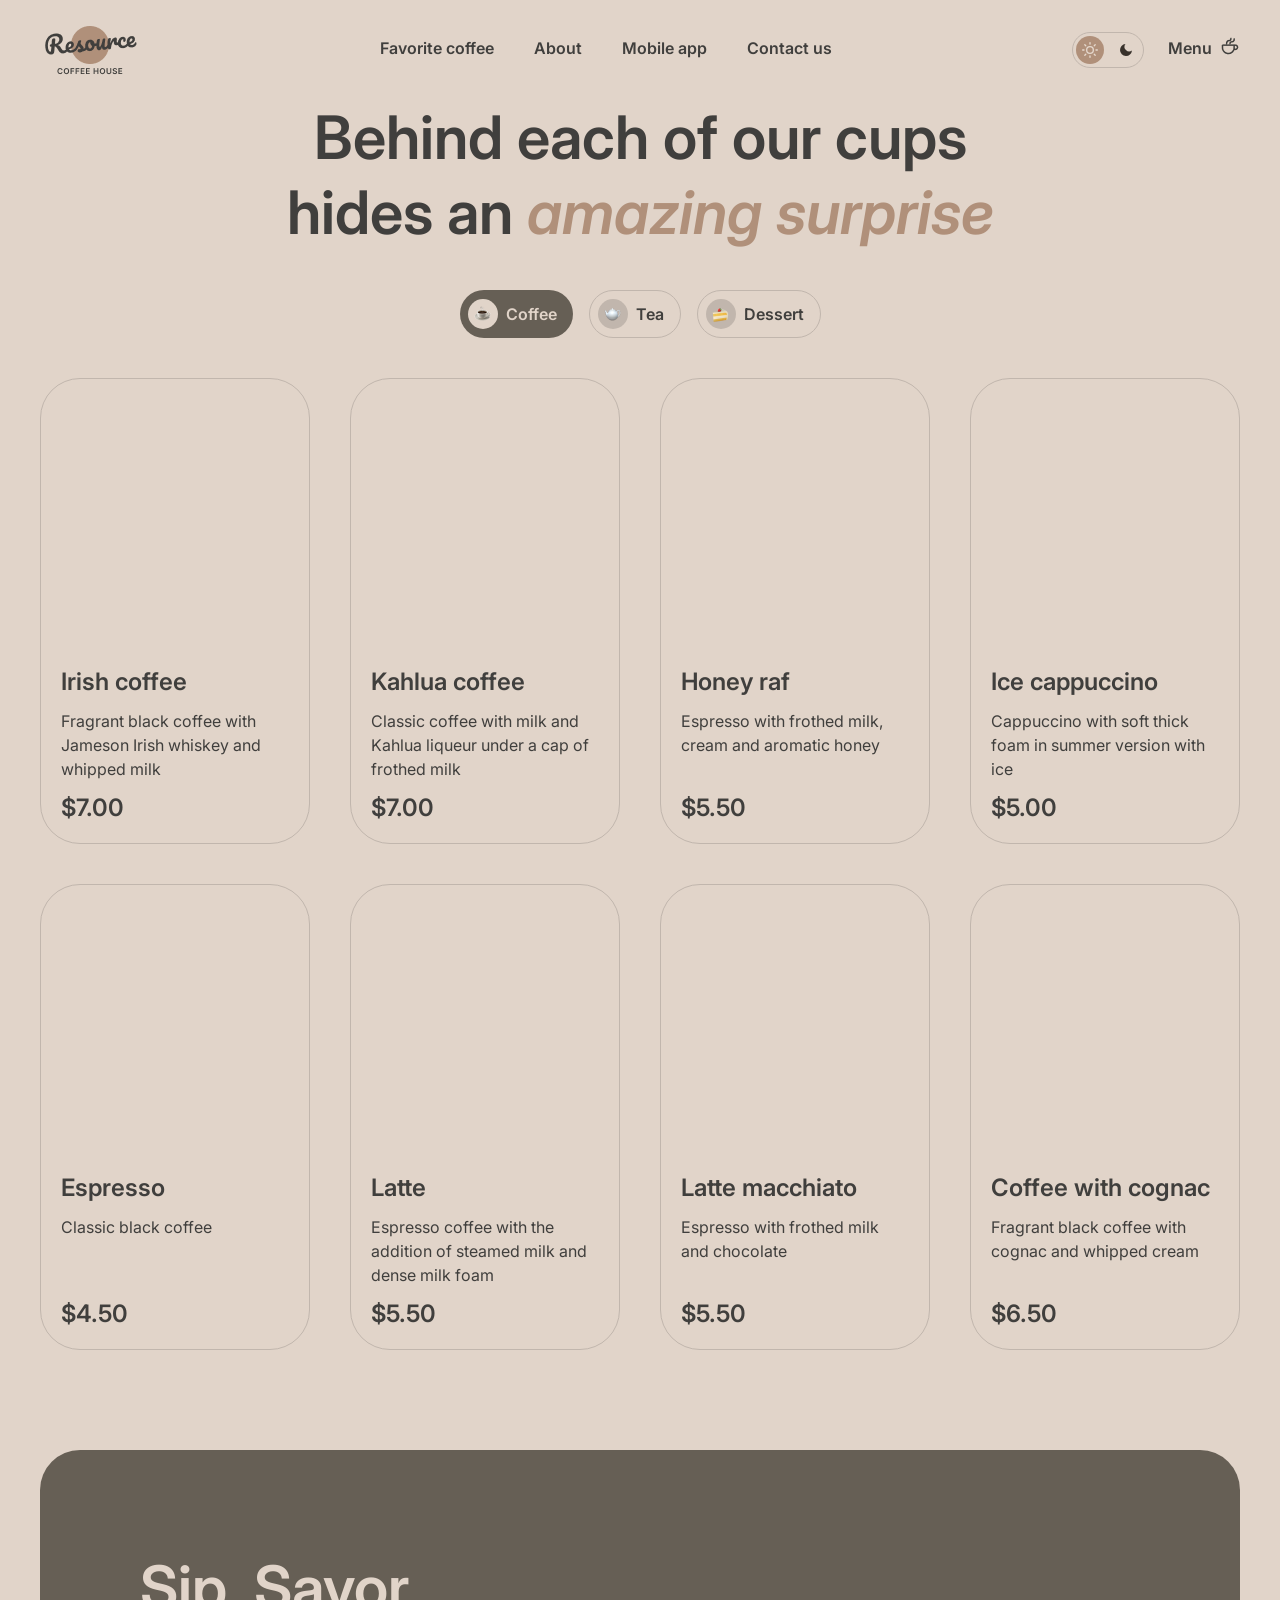
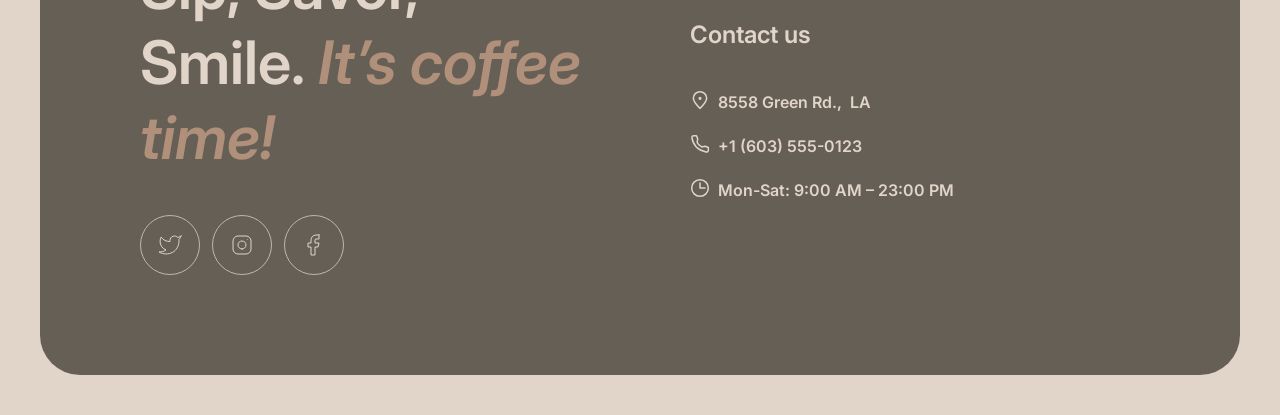
==== commit a9691f7f: "fix: favicon in menu" ====
--- a/menu.html
+++ b/menu.html
@@ -5,7 +5,7 @@
   <meta charset="UTF-8">
   <meta name="viewport" content="width=device-width, initial-scale=1.0">
   <title>Coffee House — Menu</title>
-  <link rel="icon" href="/favicon.ico" type="image/x-icon">
+  <link rel="icon" href="favicon.ico" type="image/x-icon">
   <link rel="preconnect" href="https://fonts.googleapis.com">
   <link rel="preconnect" href="https://fonts.gstatic.com" crossorigin>
   <link href="https://fonts.googleapis.com/css2?family=Inter:wght@400;600&display=swap" rel="stylesheet">
